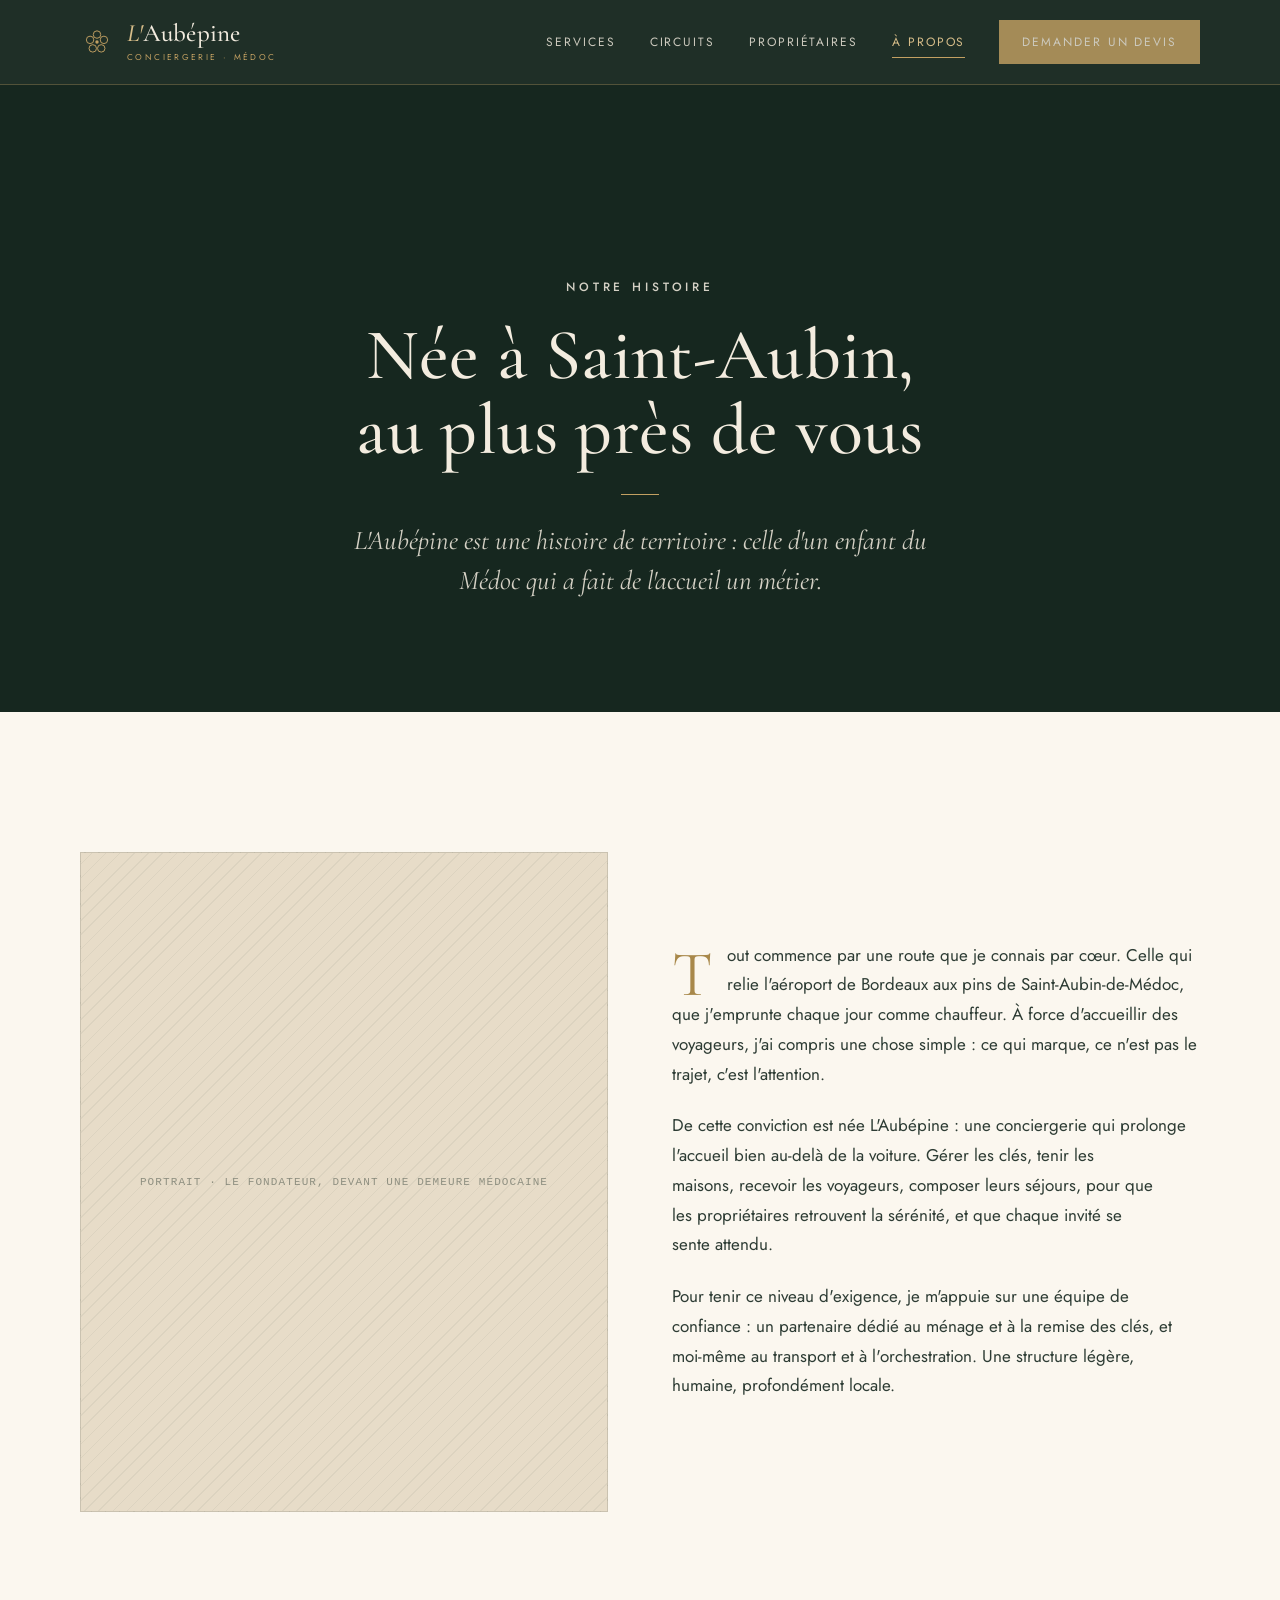
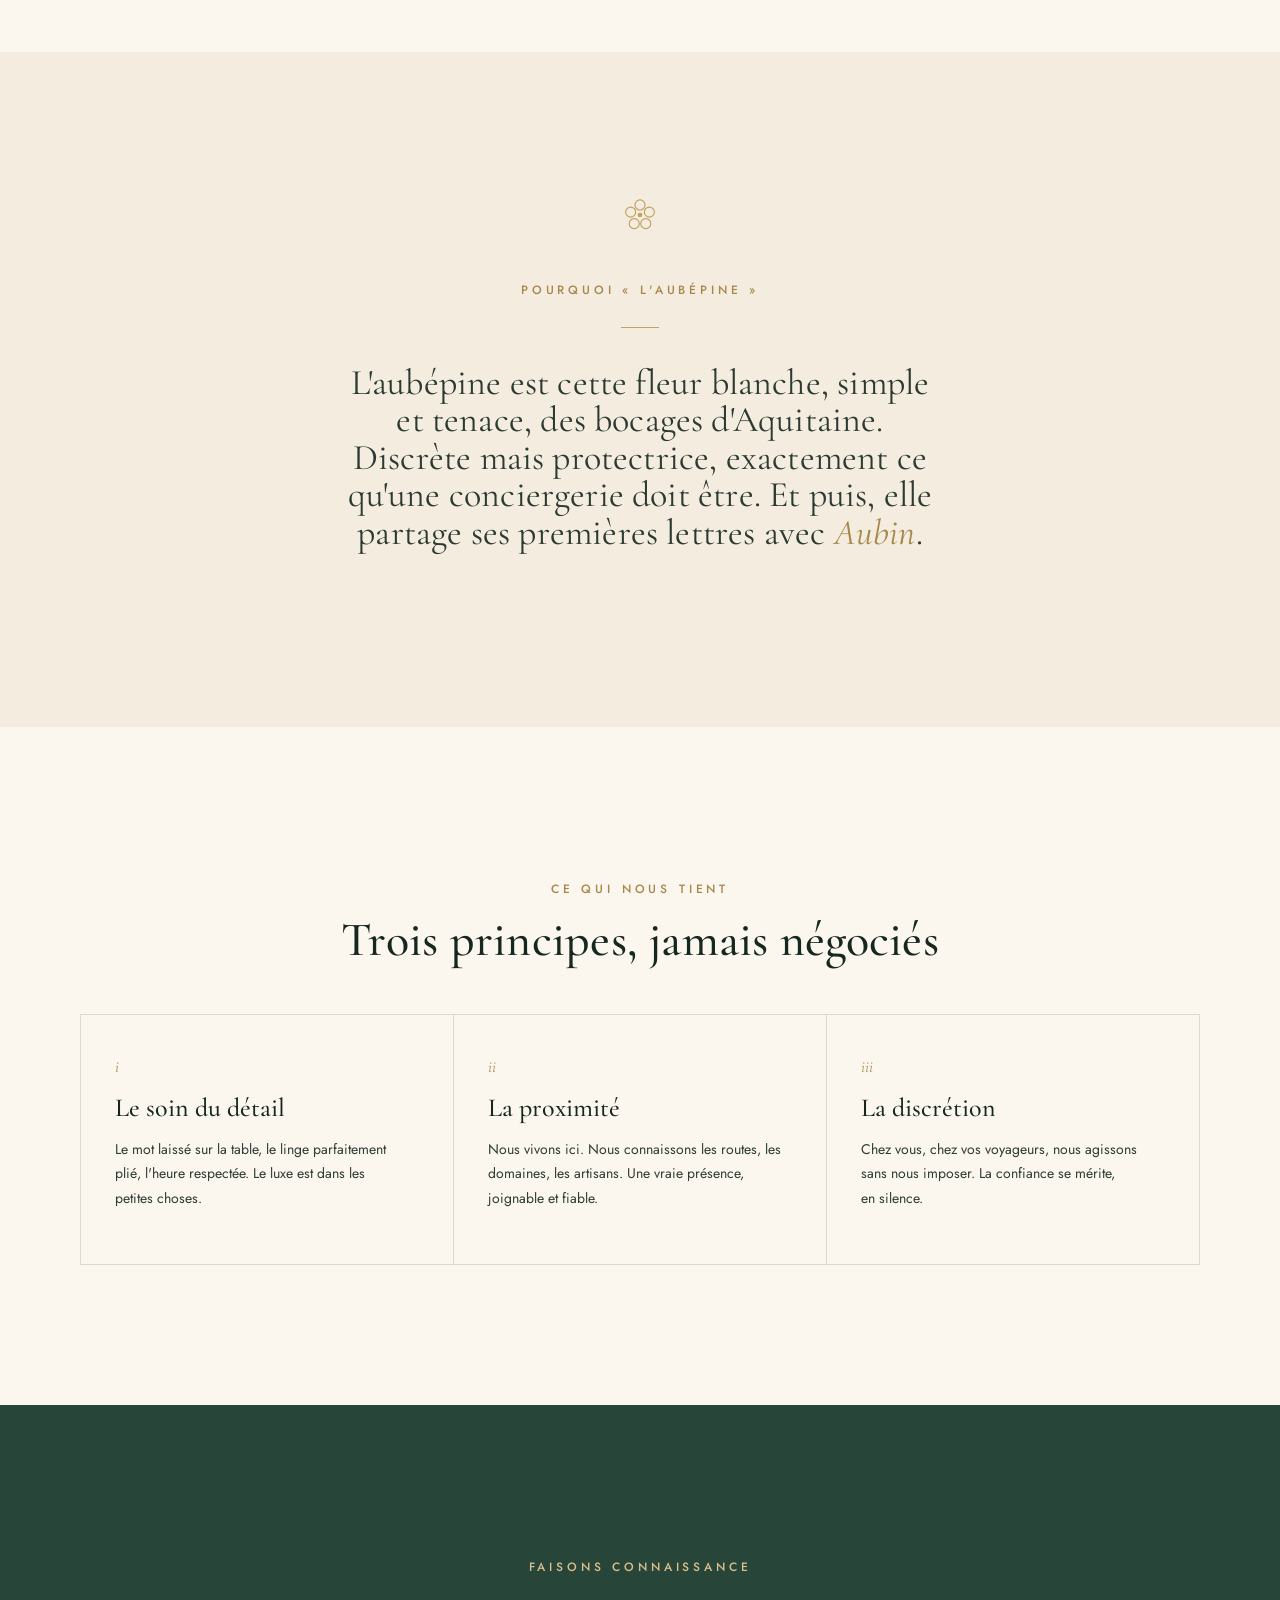
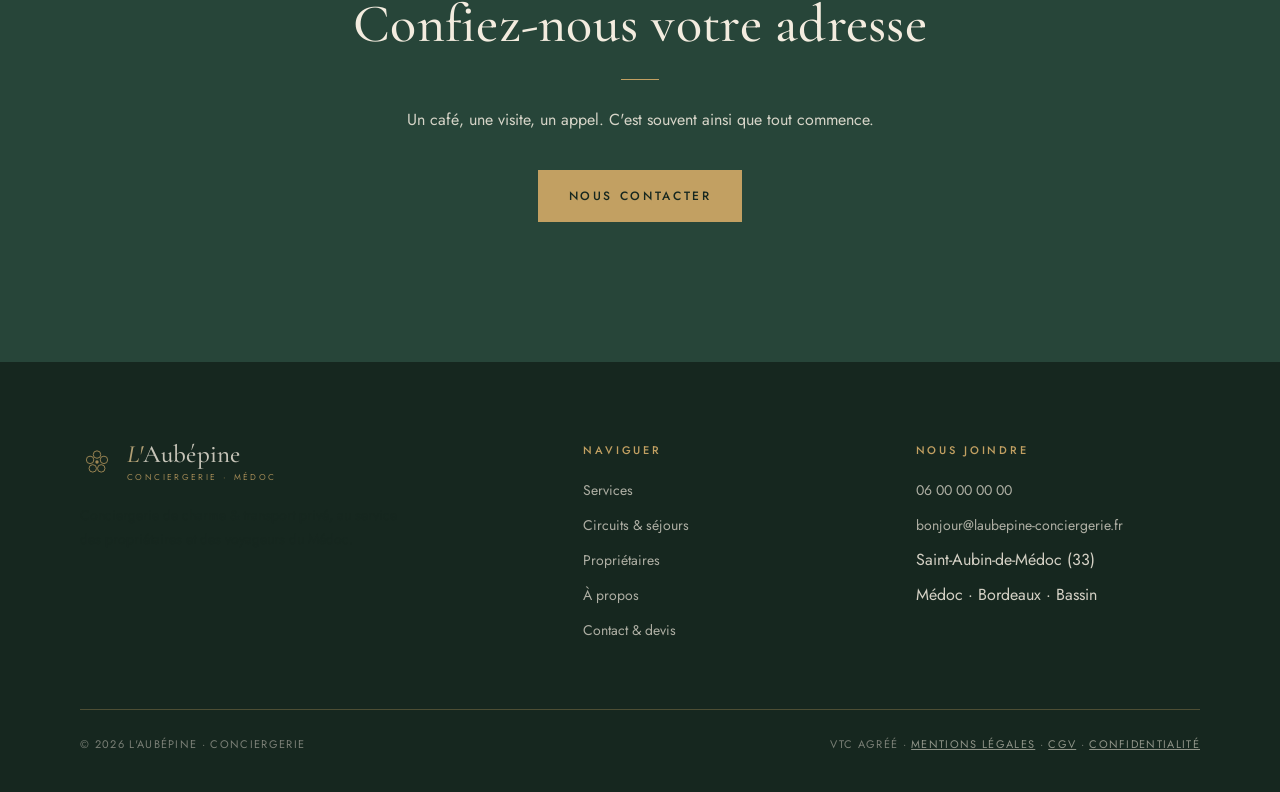
==== a-propos.html @ a89bbafe "Add files via upload" ====
<!DOCTYPE html>
<html lang="fr">
<head>
<meta charset="UTF-8" />
<meta name="viewport" content="width=device-width, initial-scale=1.0" />
<title>À propos · L'Aubépine Conciergerie</title>
<link rel="preconnect" href="https://fonts.googleapis.com" />
<link rel="preconnect" href="https://fonts.gstatic.com" crossorigin />
<link href="https://fonts.googleapis.com/css2?family=Cormorant+Garamond:ital,wght@0,400;0,500;0,600;1,400;1,500&family=Jost:wght@300;400;500;600&display=swap" rel="stylesheet" />
<link rel="icon" href="logo/favicon.svg" type="image/svg+xml" />
<link rel="stylesheet" href="styles.css" />
<style>
  .prose p { font-size:17px; margin:0 0 22px; }
  .prose .drop::first-letter { font-family:var(--serif); font-size:64px; float:left; line-height:0.8; padding:8px 14px 0 0; color:var(--gold-d); }
  .vals { display:grid; grid-template-columns:repeat(3,1fr); gap:0; border-top:1px solid var(--line-l); border-left:1px solid var(--line-l); }
  .val { padding:40px 34px; border-right:1px solid var(--line-l); border-bottom:1px solid var(--line-l); }
  .val h3 { font-family:var(--serif); font-weight:500; font-size:26px; margin:14px 0 10px; }
  .val p { font-size:14px; }
  @media (max-width:880px){ .vals{ grid-template-columns:1fr; } }
</style>
</head>
<body>

<header class="site-head">
  <div class="head-inner">
    <a class="brand-lockup" href="index.html" aria-label="L'Aubépine, accueil">
      <svg class="mark" viewBox="0 0 64 64" fill="none" stroke="#C2A062" stroke-width="1.8"><circle cx="32" cy="18" r="7"/><circle cx="45" cy="28" r="7"/><circle cx="40" cy="44" r="7"/><circle cx="24" cy="44" r="7"/><circle cx="19" cy="28" r="7"/><circle cx="32" cy="32" r="3.2" fill="#C2A062" stroke="none"/></svg>
      <span><span class="brand-name"><span class="art">L'</span>Aubépine</span><span class="brand-sub" style="display:block">Conciergerie · Médoc</span></span>
    </a>
    <nav class="nav">
      <a href="services.html">Services</a>
      <a href="circuits.html">Circuits</a>
      <a href="proprietaires.html">Propriétaires</a>
      <a href="a-propos.html" class="active">À propos</a>
      <a class="btn" href="contact.html">Demander un devis</a>
    </nav>
  </div>
</header>

<section class="dark center" style="padding:clamp(140px,20vh,200px) 0 clamp(72px,9vw,110px);" data-screen-label="À propos hero">
  <div class="wrap" style="max-width:820px;">
    <p class="eyebrow">Notre histoire</p>
    <h1 class="display" style="font-size:clamp(40px,6vw,72px); margin:20px 0 0; color:var(--cream);">Née à Saint-Aubin,<br/>au plus près de vous</h1>
    <hr class="rule" style="margin-left:auto;margin-right:auto;" />
    <p class="lead" style="max-width:600px; margin:0 auto;">L'Aubépine est une histoire de territoire : celle d'un enfant du Médoc qui a fait de l'accueil un métier.</p>
  </div>
</section>

<!-- Récit -->
<section class="section soft">
  <div class="wrap" style="display:grid; grid-template-columns:1fr 1fr; gap:64px; align-items:center;">
    <div class="ph light" data-label="Portrait · le fondateur, devant une demeure médocaine" style="aspect-ratio:4/5;"></div>
    <div class="prose">
      <p class="drop">Tout commence par une route que je connais par cœur. Celle qui relie l'aéroport de Bordeaux aux pins de Saint-Aubin-de-Médoc, que j'emprunte chaque jour comme chauffeur. À force d'accueillir des voyageurs, j'ai compris une chose simple : ce qui marque, ce n'est pas le trajet, c'est l'attention.</p>
      <p>De cette conviction est née L'Aubépine : une conciergerie qui prolonge l'accueil bien au-delà de la voiture. Gérer les clés, tenir les maisons, recevoir les voyageurs, composer leurs séjours, pour que les propriétaires retrouvent la sérénité, et que chaque invité se sente attendu.</p>
      <p>Pour tenir ce niveau d'exigence, je m'appuie sur une équipe de confiance : un partenaire dédié au ménage et à la remise des clés, et moi-même au transport et à l'orchestration. Une structure légère, humaine, profondément locale.</p>
    </div>
  </div>
</section>

<!-- Le nom -->
<section class="section cream center">
  <div class="wrap" style="max-width:760px;">
    <svg viewBox="0 0 64 64" fill="none" stroke="var(--gold)" stroke-width="1.6" style="width:46px; height:46px; margin:0 auto 24px;">
      <circle cx="32" cy="18" r="7"/><circle cx="45" cy="28" r="7"/><circle cx="40" cy="44" r="7"/><circle cx="24" cy="44" r="7"/><circle cx="19" cy="28" r="7"/><circle cx="32" cy="32" r="3.2" fill="var(--gold)" stroke="none"/>
    </svg>
    <p class="eyebrow">Pourquoi « L'Aubépine »</p>
    <hr class="rule" style="margin-left:auto;margin-right:auto;" />
    <p class="display" style="font-size:clamp(24px,3.2vw,36px); font-weight:400;">L'aubépine est cette fleur blanche, simple et tenace, des bocages d'Aquitaine. Discrète mais protectrice, exactement ce qu'une conciergerie doit être. Et puis, elle partage ses premières lettres avec <em style="font-style:italic; color:var(--gold-d);">Aubin</em>.</p>
  </div>
</section>

<!-- Valeurs -->
<section class="section soft">
  <div class="wrap center" style="margin-bottom:48px;">
    <p class="eyebrow">Ce qui nous tient</p>
    <h2 class="display" style="font-size:clamp(30px,4.2vw,48px); margin-top:16px;">Trois principes, jamais négociés</h2>
  </div>
  <div class="wrap">
    <div class="vals">
      <div class="val"><span class="kicker-num">i</span><h3>Le soin du détail</h3><p>Le mot laissé sur la table, le linge parfaitement plié, l'heure respectée. Le luxe est dans les petites choses.</p></div>
      <div class="val"><span class="kicker-num">ii</span><h3>La proximité</h3><p>Nous vivons ici. Nous connaissons les routes, les domaines, les artisans. Une vraie présence, joignable et fiable.</p></div>
      <div class="val"><span class="kicker-num">iii</span><h3>La discrétion</h3><p>Chez vous, chez vos voyageurs, nous agissons sans nous imposer. La confiance se mérite, en silence.</p></div>
    </div>
  </div>
</section>

<section class="section pine center">
  <div class="wrap" style="max-width:720px;">
    <p class="eyebrow" style="color:var(--gold-l);">Faisons connaissance</p>
    <h2 class="display" style="font-size:clamp(32px,4.6vw,54px); margin:18px 0 0; color:var(--cream);">Confiez-nous votre adresse</h2>
    <hr class="rule" style="margin-left:auto;margin-right:auto;" />
    <p style="max-width:520px; margin:0 auto 36px;">Un café, une visite, un appel. C'est souvent ainsi que tout commence.</p>
    <a class="btn" href="contact.html">Nous contacter</a>
  </div>
</section>

<footer class="site-foot">
  <div class="wrap">
    <div class="foot-grid">
      <div>
        <a class="brand-lockup" href="index.html" style="margin-bottom:20px;">
          <svg class="mark" viewBox="0 0 64 64" fill="none" stroke="#C2A062" stroke-width="1.8"><circle cx="32" cy="18" r="7"/><circle cx="45" cy="28" r="7"/><circle cx="40" cy="44" r="7"/><circle cx="24" cy="44" r="7"/><circle cx="19" cy="28" r="7"/><circle cx="32" cy="32" r="3.2" fill="#C2A062" stroke="none"/></svg>
          <span><span class="brand-name"><span class="art">L'</span>Aubépine</span><span class="brand-sub" style="display:block">Conciergerie · Médoc</span></span>
        </a>
        <p style="max-width:340px; font-size:14px;">Conciergerie de charme & transport privé, au service des propriétaires et des voyageurs du Médoc.</p>
      </div>
      <div>
        <h4>Naviguer</h4>
        <ul>
          <li><a href="services.html">Services</a></li>
          <li><a href="circuits.html">Circuits & séjours</a></li>
          <li><a href="proprietaires.html">Propriétaires</a></li>
          <li><a href="a-propos.html">À propos</a></li>
          <li><a href="contact.html">Contact & devis</a></li>
        </ul>
      </div>
      <div>
        <h4>Nous joindre</h4>
        <ul>
          <li><a href="tel:+33600000000">06 00 00 00 00</a></li>
          <li><a href="mailto:bonjour@laubepine-conciergerie.fr">bonjour@laubepine-conciergerie.fr</a></li>
          <li>Saint-Aubin-de-Médoc (33)</li>
          <li>Médoc · Bordeaux · Bassin</li>
        </ul>
      </div>
    </div>
    <div class="foot-bottom">
      <span>© <span data-year>2026</span> L'Aubépine · Conciergerie</span>
      <span>VTC agréé · <a href="mentions-legales.html">Mentions légales</a> · <a href="cgv.html">CGV</a> · <a href="confidentialite.html">Confidentialité</a></span>
    </div>
  </div>
</footer>

<script src="site.js"></script>
</body>
</html>
---- styles.css ----
/* ============================================================
   L'AUBÉPINE — Conciergerie de charme · Saint-Aubin-de-Médoc
   Design system partagé
   Type : Cormorant Garamond (display) + Jost (sans)
   ============================================================ */

:root {
  /* Couleurs */
  --ink:    #16271F;   /* vert d'encre — fond sombre */
  --ink-2:  #1C3128;   /* vert légèrement plus clair */
  --pine:   #274539;   /* pin */
  --gold:   #C2A062;   /* or patiné */
  --gold-l: #D8BE8A;   /* or clair */
  --gold-d: #A8884A;
  --cream:  #F3ECDF;   /* crème */
  --soft:   #FBF7EF;   /* fond clair principal */
  --sand:   #E7DCC8;   /* nuance douce */
  --line-d: rgba(194,160,98,0.32);   /* filet or sur sombre */
  --line-l: rgba(22,39,31,0.14);     /* filet sur clair */
  --text-d: rgba(243,236,223,0.86);  /* texte sur sombre */
  --text-l: rgba(22,39,31,0.90);     /* texte sur clair */

  /* Type */
  --serif: 'Cormorant Garamond', Georgia, serif;
  --sans:  'Jost', -apple-system, sans-serif;

  --maxw: 1200px;
}

* { box-sizing: border-box; }

html { scroll-behavior: smooth; }

body {
  margin: 0;
  font-family: var(--sans);
  font-weight: 400;
  color: var(--ink);
  background: var(--soft);
  -webkit-font-smoothing: antialiased;
  text-rendering: optimizeLegibility;
}

img { display: block; max-width: 100%; }

a { color: inherit; text-decoration: none; }

/* ---------- Typographie utilitaire ---------- */
.eyebrow {
  font-family: var(--sans);
  font-weight: 500;
  font-size: 12px;
  letter-spacing: 0.32em;
  text-transform: uppercase;
  color: var(--gold);
}

.display {
  font-family: var(--serif);
  font-weight: 500;
  line-height: 1.04;
  letter-spacing: 0.005em;
  text-wrap: balance;
}

.lead {
  font-family: var(--serif);
  font-style: italic;
  font-size: clamp(20px, 2.4vw, 27px);
  line-height: 1.5;
  color: var(--text-l);
  text-wrap: pretty;
}

p { line-height: 1.75; font-size: 16px; color: var(--text-l); text-wrap: pretty; }

/* ---------- Layout ---------- */
.wrap { max-width: var(--maxw); margin: 0 auto; padding: 0 40px; }
.section { padding: clamp(72px, 11vw, 140px) 0; }
.center { text-align: center; }

.rule { width: 38px; height: 1px; background: var(--gold); border: 0; margin: 26px 0; }
.center .rule { margin-left: auto; margin-right: auto; }

/* ---------- Sections sombres / claires ---------- */
.dark  { background: var(--ink);  color: var(--cream); }
.dark p, .dark .lead { color: var(--text-d); }
.pine  { background: var(--pine); color: var(--cream); }
.pine p { color: var(--text-d); }
.cream { background: var(--cream); }
.soft  { background: var(--soft); }

/* ---------- Boutons ---------- */
.btn {
  display: inline-flex; align-items: center; gap: 10px;
  font-family: var(--sans); font-weight: 500;
  font-size: 12px; letter-spacing: 0.22em; text-transform: uppercase;
  padding: 16px 30px; cursor: pointer; border: 1px solid var(--gold);
  background: var(--gold); color: var(--ink); white-space: nowrap;
  transition: background .35s ease, color .35s ease, border-color .35s ease;
}
.btn:hover { background: transparent; color: var(--gold); }
.btn-ghost {
  background: transparent; color: var(--gold); border-color: var(--gold);
}
.btn-ghost:hover { background: var(--gold); color: var(--ink); }
.dark .btn-ghost { color: var(--gold-l); border-color: var(--gold); }
.dark .btn-ghost:hover { background: var(--gold); color: var(--ink); }

/* ---------- En-tête ---------- */
.site-head {
  position: sticky; top: 0; z-index: 100;
  background: rgba(22,39,31,0.96);
  transition: background .4s ease, border-color .4s ease;
  border-bottom: 1px solid var(--line-d);
  backdrop-filter: blur(8px);
}
.site-head.solid {
  background: rgba(22,39,31,0.98);
  border-bottom: 1px solid var(--line-d);
  backdrop-filter: blur(8px);
}
.head-inner {
  max-width: var(--maxw); margin: 0 auto; padding: 20px 40px;
  display: flex; align-items: center; justify-content: space-between;
}
.brand-lockup { display: flex; align-items: center; gap: 13px; }
.brand-lockup .mark { width: 34px; height: 34px; flex: none; }
.brand-name {
  font-family: var(--serif); font-weight: 500; font-size: 25px;
  color: var(--cream); line-height: 1; letter-spacing: 0.01em;
}
.brand-name .art { font-style: italic; color: var(--gold-l); }
.brand-sub {
  font-family: var(--sans); font-weight: 400; font-size: 8.5px;
  letter-spacing: 0.28em; text-transform: uppercase;
  color: var(--gold); margin-top: 4px;
}
.nav { display: flex; align-items: center; gap: 34px; }
.nav a {
  font-family: var(--sans); font-weight: 400; font-size: 12px;
  letter-spacing: 0.16em; text-transform: uppercase; color: var(--cream);
  opacity: 0.82; transition: opacity .25s, color .25s; position: relative;
  padding: 4px 0;
}
.nav a:hover { opacity: 1; color: var(--gold-l); }
.nav a.active { color: var(--gold-l); opacity: 1; }
.nav a.active::after {
  content: ""; position: absolute; left: 0; right: 0; bottom: -3px;
  height: 1px; background: var(--gold);
}
.nav .btn { padding: 12px 22px; }
.nav-toggle { display: none; }

/* ---------- Pied de page ---------- */
.site-foot { background: var(--ink); color: var(--text-d); padding: 80px 0 40px; }
.foot-grid {
  display: grid; grid-template-columns: 1.6fr 1fr 1fr; gap: 48px;
  padding-bottom: 56px; border-bottom: 1px solid var(--line-d);
}
.foot-grid h4 {
  font-family: var(--sans); font-weight: 500; font-size: 11px;
  letter-spacing: 0.26em; text-transform: uppercase; color: var(--gold);
  margin: 0 0 20px;
}
.foot-grid ul { list-style: none; margin: 0; padding: 0; }
.foot-grid li { margin-bottom: 12px; }
.foot-grid a { font-size: 14px; opacity: 0.8; transition: opacity .25s, color .25s; }
.foot-grid a:hover { opacity: 1; color: var(--gold-l); }
.foot-bottom {
  display: flex; justify-content: space-between; align-items: center;
  padding-top: 26px; font-size: 11px; letter-spacing: 0.12em;
  text-transform: uppercase; color: rgba(243,236,223,0.45);
}

/* ---------- Image placeholder (à remplacer par photos) ---------- */
.ph {
  position: relative; overflow: hidden; background: var(--pine);
  background-image: repeating-linear-gradient(
    -45deg, transparent, transparent 9px,
    rgba(194,160,98,0.06) 9px, rgba(194,160,98,0.06) 10px);
  display: flex; align-items: center; justify-content: center;
  border: 1px solid var(--line-d);
}
.ph::after {
  content: attr(data-label);
  font-family: 'Courier New', monospace; font-size: 11px; letter-spacing: 0.1em;
  color: rgba(243,236,223,0.5); text-transform: uppercase; text-align: center;
  padding: 0 20px;
}
.ph.light {
  background: var(--sand);
  background-image: repeating-linear-gradient(
    -45deg, transparent, transparent 9px,
    rgba(22,39,31,0.05) 9px, rgba(22,39,31,0.05) 10px);
  border-color: var(--line-l);
}
.ph.light::after { color: rgba(22,39,31,0.42); }

/* ---------- Composants ---------- */
.kicker-num {
  font-family: var(--serif); font-size: 16px; color: var(--gold-d);
  font-style: italic;
}
.dark .kicker-num { color: var(--gold-l); }
/* Libellés dorés plus lisibles sur fond clair */
.cream .eyebrow, .soft .eyebrow { color: var(--gold-d); }

/* grille de services */
.svc-grid { display: grid; grid-template-columns: repeat(2, 1fr); gap: 0; border-top: 1px solid var(--line-d); }
.dark .svc-grid { border-color: var(--line-d); }
.svc {
  padding: 46px 44px; border-bottom: 1px solid var(--line-d);
  border-right: 1px solid var(--line-d);
}
.svc:nth-child(2n) { border-right: 0; }
.svc .svc-no { font-family: var(--serif); font-style: italic; color: var(--gold); font-size: 17px; }
.svc h3 { font-family: var(--serif); font-weight: 500; font-size: 30px; margin: 14px 0 12px; line-height: 1.1; }
.svc p { font-size: 15px; }

/* cartes circuits */
.cards { display: grid; grid-template-columns: repeat(3, 1fr); gap: 28px; }
.card { display: flex; flex-direction: column; }
.card .ph { aspect-ratio: 4/5; }
.card-body { padding: 22px 4px 0; }
.card h3 { font-family: var(--serif); font-weight: 500; font-size: 26px; margin: 0 0 8px; }
.card .meta { font-family: var(--sans); font-size: 11px; letter-spacing: 0.2em; text-transform: uppercase; color: var(--gold-d); margin-bottom: 10px; }

/* deux colonnes pour-qui */
.split { display: grid; grid-template-columns: 1fr 1fr; gap: 0; }

/* ---------- Responsive ---------- */
@media (max-width: 880px) {
  .wrap, .head-inner { padding-left: 24px; padding-right: 24px; }
  .nav { gap: 22px; }
  .nav a:not(.btn) { display: none; }
  .svc-grid, .cards, .split, .foot-grid { grid-template-columns: 1fr; }
  .svc { border-right: 0; }
  .foot-grid { gap: 36px; }
}

/* Liens légaux du pied de page */
.foot-bottom a { color: rgba(243,236,223,0.55); text-decoration: underline; transition: color .25s; }
.foot-bottom a:hover { color: var(--gold-l); }
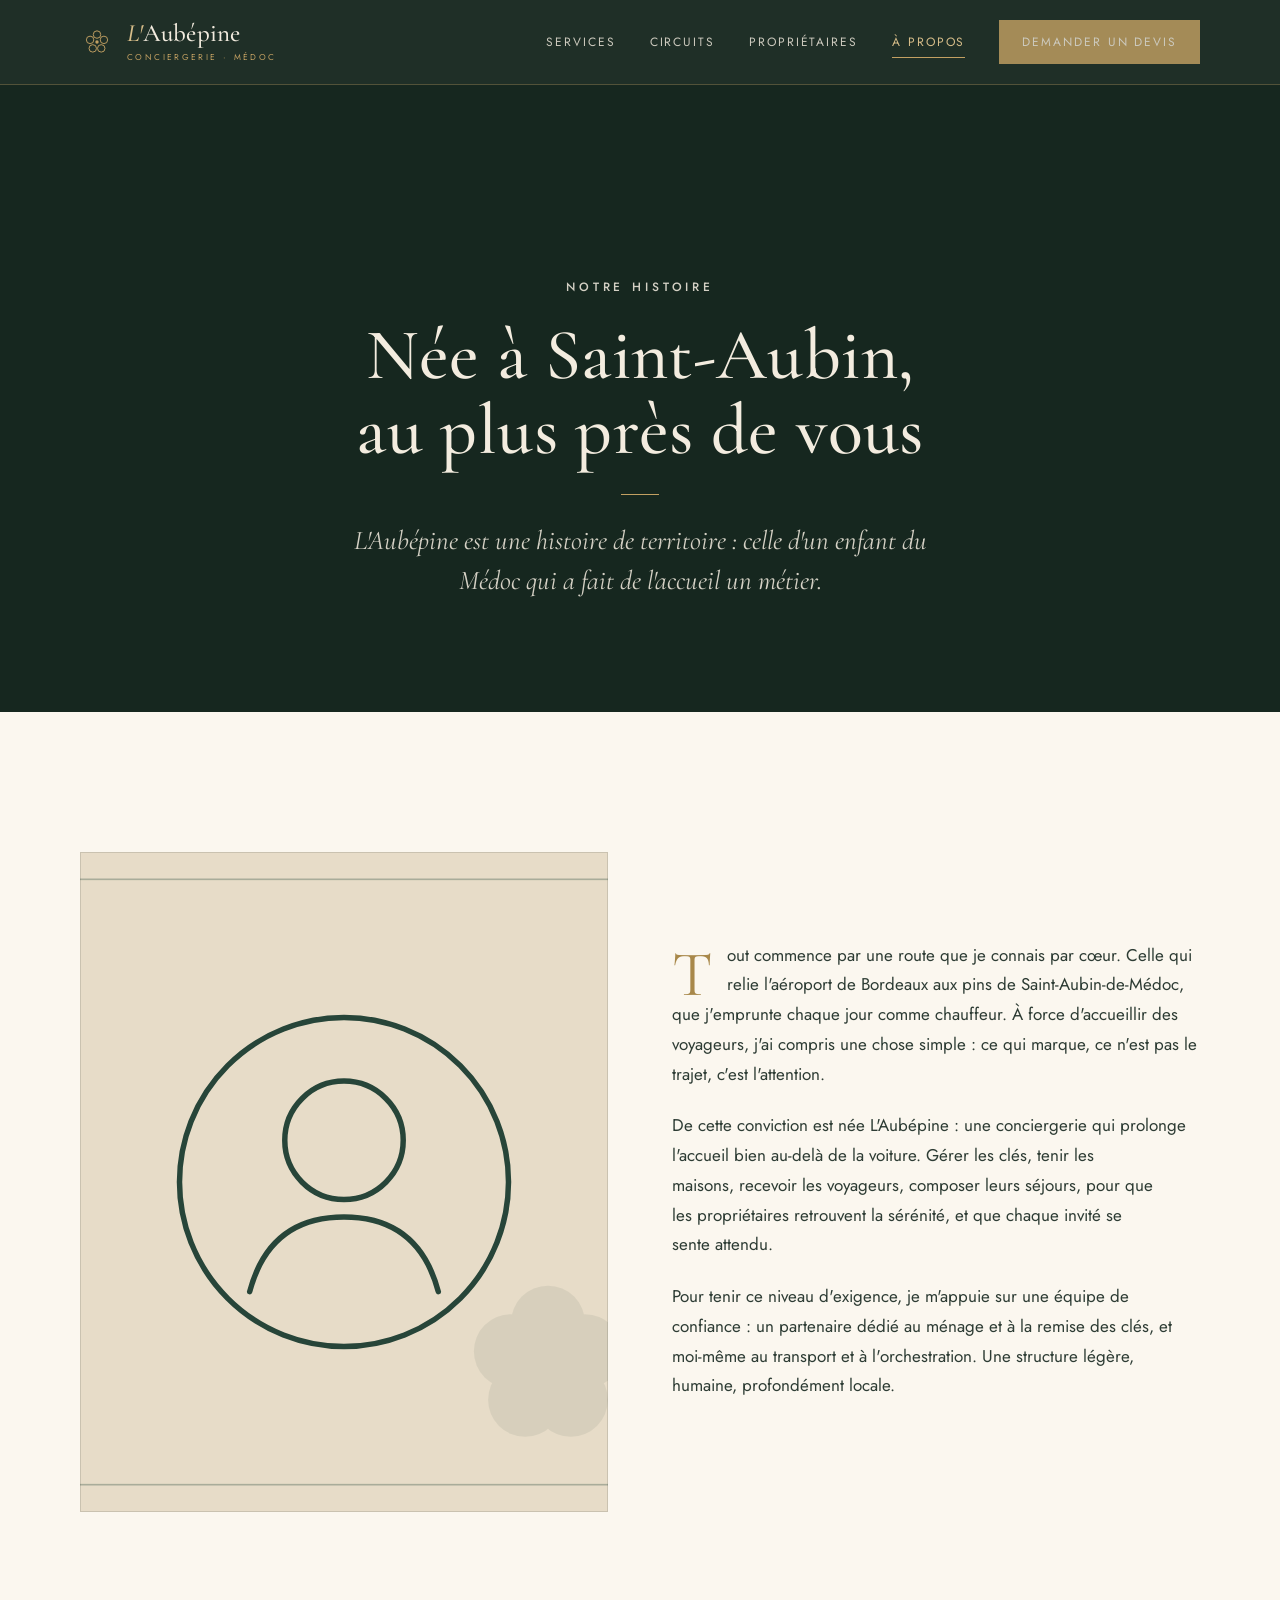
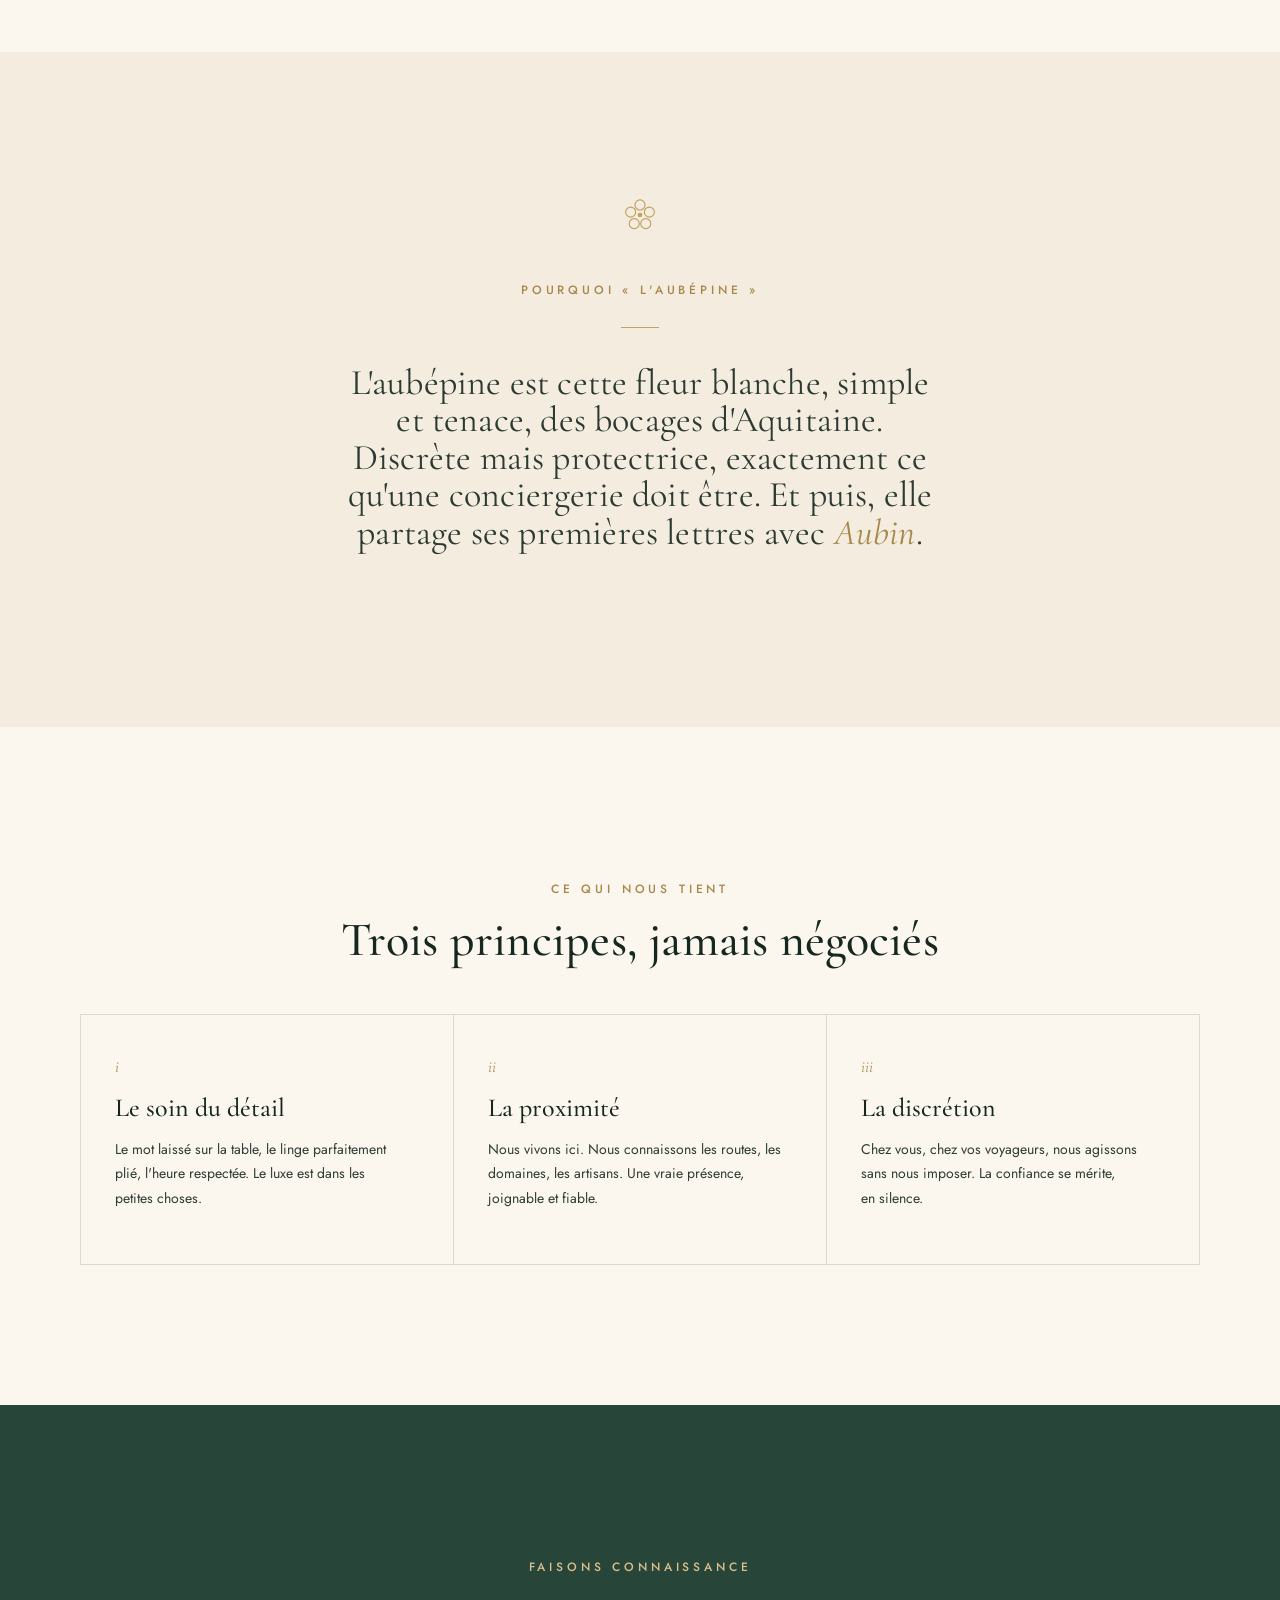
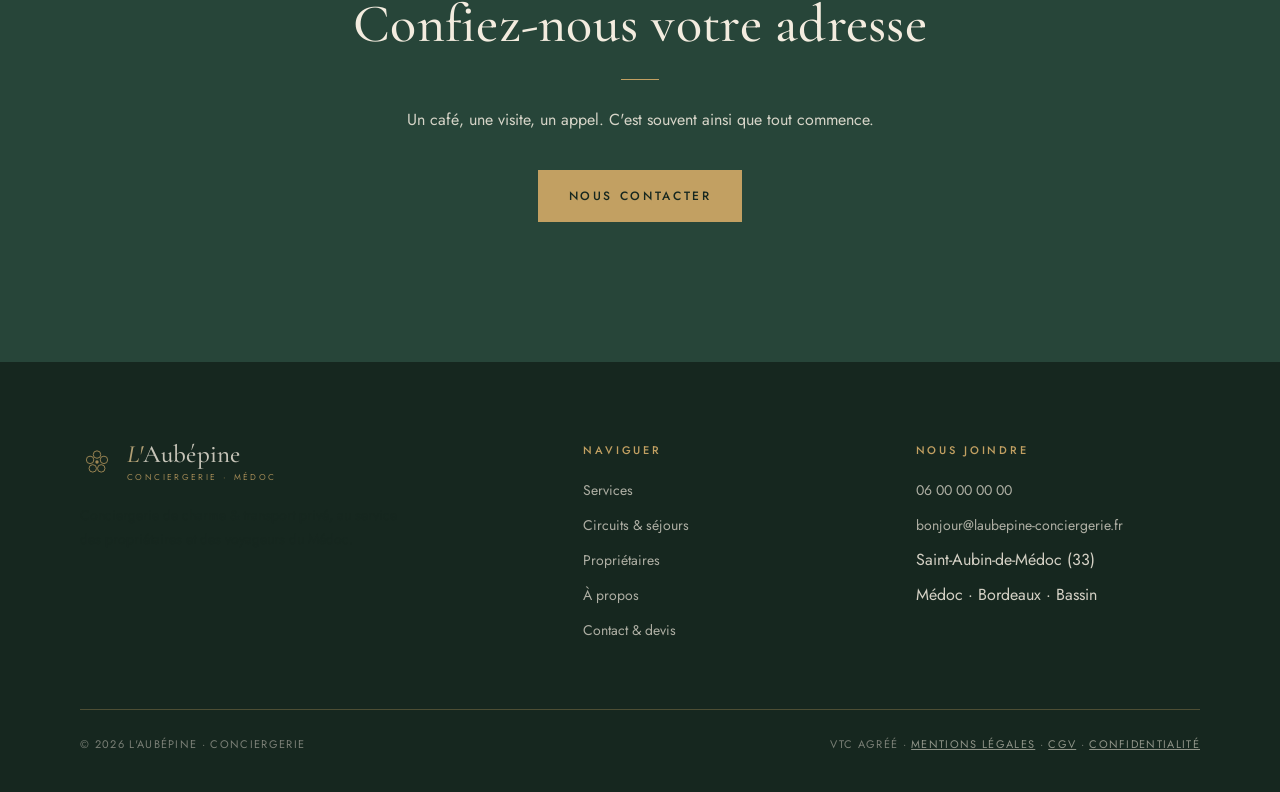
==== commit a8d952b4: "Add files via upload" ====
--- a/a-propos.html
+++ b/a-propos.html
@@ -49,7 +49,7 @@
 <!-- Récit -->
 <section class="section soft">
   <div class="wrap" style="display:grid; grid-template-columns:1fr 1fr; gap:64px; align-items:center;">
-    <div class="ph light" data-label="Portrait · le fondateur, devant une demeure médocaine" style="aspect-ratio:4/5;"></div>
+    <div class="ph light illus" data-label="Portrait · le fondateur, devant une demeure médocaine" style="background-image:url('img/portrait.svg');background-size:cover;background-position:center;background-repeat:no-repeat;aspect-ratio:4/5;"></div>
     <div class="prose">
       <p class="drop">Tout commence par une route que je connais par cœur. Celle qui relie l'aéroport de Bordeaux aux pins de Saint-Aubin-de-Médoc, que j'emprunte chaque jour comme chauffeur. À force d'accueillir des voyageurs, j'ai compris une chose simple : ce qui marque, ce n'est pas le trajet, c'est l'attention.</p>
       <p>De cette conviction est née L'Aubépine : une conciergerie qui prolonge l'accueil bien au-delà de la voiture. Gérer les clés, tenir les maisons, recevoir les voyageurs, composer leurs séjours, pour que les propriétaires retrouvent la sérénité, et que chaque invité se sente attendu.</p>
--- a/styles.css
+++ b/styles.css
@@ -242,3 +242,6 @@
 /* Liens légaux du pied de page */
 .foot-bottom a { color: rgba(243,236,223,0.55); text-decoration: underline; transition: color .25s; }
 .foot-bottom a:hover { color: var(--gold-l); }
+
+/* Illustrations de marque (remplacent les zones photo) */
+.ph.illus::after { content: ""; }
